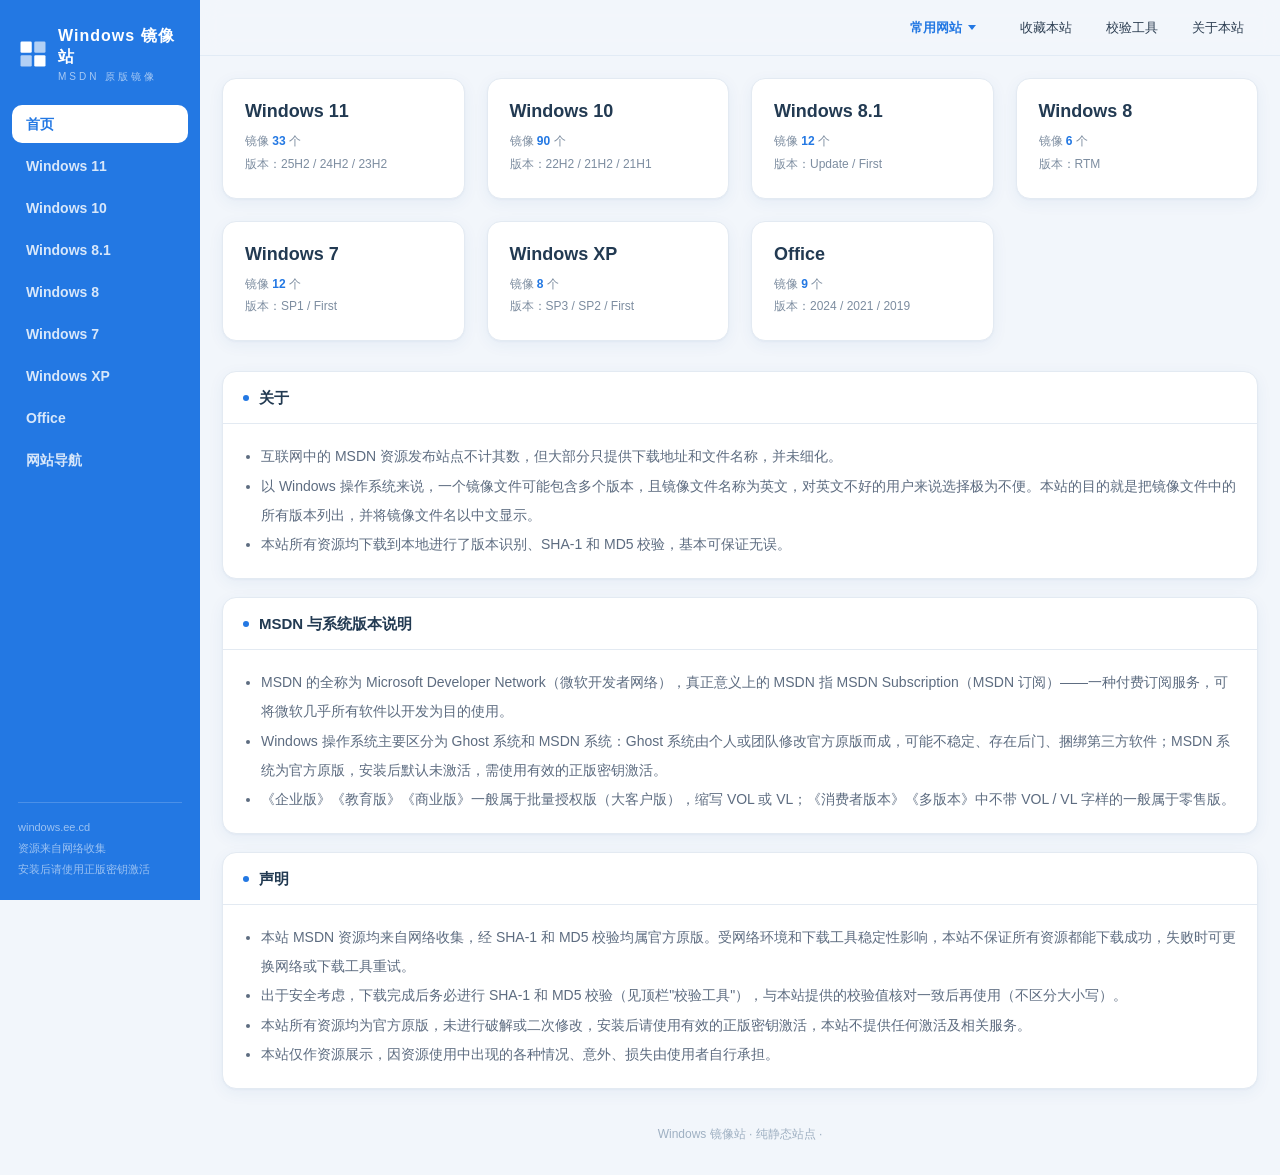
==== index.html @ 8ac8ceef "Add files via upload" ====
<!DOCTYPE html>
<html lang="zh-CN">
<head>
<meta charset="UTF-8">
<meta http-equiv="X-UA-Compatible" content="IE=edge,chrome=1">
<meta name="viewport" content="width=device-width,initial-scale=1">
<title>Windows 镜像站 - MSDN 原版系统镜像下载</title>
<meta name="keywords" content="Windows 11,Windows 10,Windows 8.1,Windows 8,Windows 7,Windows XP,Office,MSDN,系统镜像下载">
<meta name="description" content="本站提供 Windows 11、Windows 10、Windows 8.1、Windows 8、Windows 7、Windows XP 及 Office 的 MSDN 原版镜像资源展示，全部经过 SHA-1 / MD5 校验。">
<link rel="stylesheet" href="assets/css/style.css">
</head>
<body>
<div class="layout">
    <div class="side"></div>
    <div class="main">
        <div class="header"></div>
        <div class="container">
            <div class="home-grid" id="homeGrid"></div>

            <div class="explain" id="about">
                <div class="title"><h1>关于</h1></div>
                <div class="content">
                    <ul class="p">
                        <li>互联网中的 MSDN 资源发布站点不计其数，但大部分只提供下载地址和文件名称，并未细化。</li>
                        <li>以 Windows 操作系统来说，一个镜像文件可能包含多个版本，且镜像文件名称为英文，对英文不好的用户来说选择极为不便。本站的目的就是把镜像文件中的所有版本列出，并将镜像文件名以中文显示。</li>
                        <li>本站所有资源均下载到本地进行了版本识别、SHA-1 和 MD5 校验，基本可保证无误。</li>
                    </ul>
                </div>
            </div>

            <div class="explain">
                <div class="title"><h1>MSDN 与系统版本说明</h1></div>
                <div class="content">
                    <ul class="p">
                        <li>MSDN 的全称为 Microsoft Developer Network（微软开发者网络），真正意义上的 MSDN 指 MSDN Subscription（MSDN 订阅）——一种付费订阅服务，可将微软几乎所有软件以开发为目的使用。</li>
                        <li>Windows 操作系统主要区分为 Ghost 系统和 MSDN 系统：Ghost 系统由个人或团队修改官方原版而成，可能不稳定、存在后门、捆绑第三方软件；MSDN 系统为官方原版，安装后默认未激活，需使用有效的正版密钥激活。</li>
                        <li>《企业版》《教育版》《商业版》一般属于批量授权版（大客户版），缩写 VOL 或 VL；《消费者版本》《多版本》中不带 VOL / VL 字样的一般属于零售版。</li>
                    </ul>
                </div>
            </div>

            <div class="explain">
                <div class="title"><h1>声明</h1></div>
                <div class="content">
                    <ul class="p">
                        <li>本站 MSDN 资源均来自网络收集，经 SHA-1 和 MD5 校验均属官方原版。受网络环境和下载工具稳定性影响，本站不保证所有资源都能下载成功，失败时可更换网络或下载工具重试。</li>
                        <li>出于安全考虑，下载完成后务必进行 SHA-1 和 MD5 校验（见顶栏"校验工具"），与本站提供的校验值核对一致后再使用（不区分大小写）。</li>
                        <li>本站所有资源均为官方原版，未进行破解或二次修改，安装后请使用有效的正版密钥激活，本站不提供任何激活及相关服务。</li>
                        <li>本站仅作资源展示，因资源使用中出现的各种情况、意外、损失由使用者自行承担。</li>
                    </ul>
                </div>
            </div>
        </div>
        <div class="footer">Windows 镜像站 · 纯静态站点 · </div>
    </div>
</div>
<script src="assets/js/data.js"></script>
<script src="assets/js/links.js"></script>
<script src="assets/js/nav.js"></script>
<script src="assets/js/app.js"></script>
</body>
</html>
---- assets/css/style.css ----
/* ============================================================
 *  Windows 镜像站 —— 纯静态站点样式
 *  主题：蓝白配色 · 浅圆角 · 轻动效
 *  布局：左侧固定导航 + 右侧内容区（版本 Tab + 镜像卡片）
 * ============================================================ */
@charset "utf-8";

:root {
  /* 蓝白主题：以 #2378e3 为主色，文字用深蓝灰，灰色阶均带蓝调 */
  --primary: #2378e3;        /* 主蓝（侧栏/主按钮/激活态/悬停） */
  --primary-dark: #1a63c4;   /* 深蓝（悬停加深） */
  --ink: #223a52;            /* 深蓝灰（标题文字） */
  --ink-2: #3d5878;          /* 次级深蓝灰 */
  --gray-7: #5d6c80;
  --gray-5: #8d99a9;
  --gray-3: #c9d4e0;
  --line: #e3eaf2;
  --bg: #f2f6fb;             /* 页面底色（蓝调浅灰） */
  --card: #ffffff;
  --text: #2d3f53;
  --muted: #7d8da0;
  --side-w: 200px;
  --r-lg: 14px;              /* 卡片圆角 */
  --r-md: 10px;              /* 输入/按钮圆角 */
  --r-sm: 7px;               /* 标签圆角 */
  --shadow: 0 1px 2px rgba(30, 80, 160, .04), 0 4px 16px rgba(30, 80, 160, .06);
  --shadow-hover: 0 2px 4px rgba(30, 80, 160, .05), 0 10px 26px rgba(30, 80, 160, .12);
  --ease: cubic-bezier(.4, 0, .2, 1);
}

* { margin: 0; padding: 0; border: 0; box-sizing: border-box; }

body {
  font-family: -apple-system, "Segoe UI", "Microsoft YaHei", Helvetica, Arial, sans-serif;
  font-size: 13px;
  color: var(--text);
  background-color: var(--bg);
  -webkit-font-smoothing: antialiased;
}

ul, li { list-style: none; }
a { color: inherit; text-decoration: none; }
h1, h2, h3 { font-weight: 600; }

::selection { color: #fff; background: var(--primary); }

::-webkit-scrollbar { width: 10px; height: 10px; }
::-webkit-scrollbar-thumb { background: rgba(35, 100, 180, .22); border-radius: 5px; border: 2px solid var(--bg); }
::-webkit-scrollbar-thumb:hover { background: rgba(35, 100, 180, .38); }
::-webkit-scrollbar-track { background: transparent; }

/* ---------- 布局骨架 ---------- */
.layout { min-height: 100vh; min-width: 320px; padding-left: var(--side-w); }

.side {
  width: var(--side-w);
  position: fixed;
  top: 0; left: 0; bottom: 0;
  background: var(--primary);
  color: #fff;
  z-index: 20;
  display: flex;
  flex-direction: column;
  overflow-y: auto;
}

.logo {
  display: flex;
  align-items: center;
  gap: 10px;
  margin: 26px 18px 22px;
  color: #fff;
}
.logo svg { flex: 0 0 auto; }
.logo .logo-name { font-size: 16px; font-weight: 700; line-height: 1.3; letter-spacing: 1px; }
.logo .logo-sub { display: block; font-size: 10px; font-weight: 400; opacity: .6; letter-spacing: 3px; margin-top: 2px; }

.nav { flex: 1; padding: 0 12px; }
.nav .list li { margin-bottom: 4px; }
.nav .list li a {
  height: 38px; line-height: 38px;
  font-size: 14px;
  font-weight: 600;
  color: rgba(255, 255, 255, .82);
  padding: 0 14px;
  display: block;
  border-radius: var(--r-md);
  transition: background-color .2s var(--ease), color .2s var(--ease), padding-left .2s var(--ease);
}
.nav .list li a:hover { background: rgba(255, 255, 255, .16); color: #fff; padding-left: 18px; text-decoration: none; }
.nav .list li.active a { background: #fff; color: var(--primary); }

.side .copyright {
  margin: 16px 18px 20px;
  font-size: 11px;
  line-height: 1.9;
  color: rgba(255, 255, 255, .55);
  border-top: 1px solid rgba(255, 255, 255, .18);
  padding-top: 14px;
}

.main { overflow: hidden; }

/* 顶栏：白底粘性 + 毛玻璃 */
.header {
  height: 56px;
  padding: 0 22px;
  display: flex;
  align-items: center;
  justify-content: flex-end;
  position: sticky;
  top: 0;
  z-index: 15;
  background: rgba(242, 246, 251, .85);
  backdrop-filter: blur(10px);
  -webkit-backdrop-filter: blur(10px);
  border-bottom: 1px solid rgba(35, 100, 180, .08);
}
.header .list { display: flex; font-size: 13px; font-weight: 500; }
.header .list li { margin-left: 6px; }
.header .list li a {
  height: 34px; line-height: 34px;
  padding: 0 14px;
  display: block;
  border-radius: 999px;
  transition: background-color .2s var(--ease), color .2s var(--ease);
}
.header .list li a:hover { background: var(--primary); color: #fff; text-decoration: none; }

/* ---------- 顶栏"常用网站"下拉菜单 ---------- */
.header .dd { position: relative; }
.header .dd-toggle {
  height: 34px; line-height: 34px;
  padding: 0 14px;
  margin-right: 10px;
  display: block;
  border-radius: 999px;
  cursor: pointer;
  user-select: none;
  font-size: 13px;
  font-weight: 600;
  color: var(--primary);
  transition: background-color .2s var(--ease), color .2s var(--ease);
}
.header .dd-toggle:hover,
.header .dd.open .dd-toggle { background: var(--primary); color: #fff; }
.dd-caret {
  display: inline-block;
  width: 0; height: 0;
  margin-left: 2px;
  vertical-align: 2px;
  border-left: 4px solid transparent;
  border-right: 4px solid transparent;
  border-top: 5px solid currentColor;
  transition: transform .2s var(--ease);
}
.header .dd.open .dd-caret { transform: rotate(180deg); }

.header .dd-panel {
  position: absolute;
  right: 0; top: 44px;
  width: 296px;
  padding: 8px;
  background: var(--card);
  border: 1px solid var(--line);
  border-radius: var(--r-lg);
  box-shadow: var(--shadow-hover);
  opacity: 0;
  visibility: hidden;
  transform: translateY(8px);
  transition: opacity .2s var(--ease), transform .2s var(--ease), visibility .2s;
  z-index: 60;
}
.header .dd.open .dd-panel { opacity: 1; visibility: visible; transform: none; }

.dd-item {
  display: block;
  padding: 9px 12px;
  border-radius: var(--r-md);
  transition: background-color .15s var(--ease);
}
.dd-item:hover { background: #edf4fd; text-decoration: none; }
.dd-item b {
  display: flex;
  align-items: center;
  gap: 6px;
  font-size: 13px;
  font-weight: 600;
  color: var(--text);
}
.dd-item span { display: block; font-size: 11px; color: var(--muted); margin-top: 2px; }
.dd-item.dd-more {
  margin-top: 6px;
  padding-top: 12px;
  padding-bottom: 12px;
  text-align: center;
  font-size: 13px;
  font-weight: 600;
  color: var(--primary);
  border-top: 1px solid var(--line);
}
.dd-item.dd-more:hover { background: var(--primary); color: #fff; }
.dd-badge {
  flex: 0 0 auto;
  font-style: normal;
  font-size: 10px;
  font-weight: 500;
  line-height: 1;
  padding: 3px 6px;
  color: #fff;
  background: var(--primary);
  border-radius: 999px;
}

/* ---------- 网站导航页 ---------- */
.link-cat {
  margin-bottom: 20px;
  background: var(--card);
  border: 1px solid var(--line);
  border-radius: var(--r-lg);
  box-shadow: var(--shadow);
  overflow: hidden;
}
.link-cat > .title {
  height: 52px; line-height: 52px;
  border-bottom: 1px solid var(--line);
}
.link-cat > .title h1 {
  font-size: 15px;
  padding-left: 20px;
  color: var(--ink);
  font-weight: 600;
}
.link-cat > .title h1::before {
  content: "";
  display: inline-block;
  width: 6px; height: 6px;
  border-radius: 50%;
  background: var(--primary);
  margin: 0 10px 2px 0;
}
.link-grid {
  display: grid;
  grid-template-columns: repeat(auto-fill, minmax(225px, 1fr));
  gap: 12px;
  padding: 18px 20px 20px;
}
.link-card {
  display: block;
  padding: 14px 16px;
  background: var(--card);
  border: 1px solid var(--line);
  border-radius: var(--r-md);
  transition: transform .18s var(--ease), box-shadow .18s var(--ease), border-color .18s var(--ease);
}
.link-card:hover {
  text-decoration: none;
  border-color: var(--primary);
  transform: translateY(-2px);
  box-shadow: var(--shadow-hover);
}
.link-card .lc-name {
  display: flex;
  align-items: center;
  gap: 6px;
  font-size: 14px;
  font-weight: 600;
  color: var(--ink);
}
.link-card .lc-desc { font-size: 12px; color: var(--muted); line-height: 1.7; margin-top: 5px; }
.link-card .lc-url {
  font-size: 11px;
  color: var(--gray-5);
  margin-top: 6px;
  font-family: Consolas, Monaco, monospace;
  word-break: break-all;
  white-space: nowrap;
  overflow: hidden;
  text-overflow: ellipsis;
}

@media screen and (max-width: 767px) {
  .header .dd-panel { position: fixed; left: 12px; right: 12px; top: 62px; width: auto; }
  .link-grid { grid-template-columns: repeat(auto-fill, minmax(150px, 1fr)); gap: 10px; padding: 14px; }
}

.menu-btn { display: none; }

.container { margin: 22px; max-width: 1080px; }

/* ---------- 版本 Tab（胶囊形） ---------- */
/* 注意：这里不能加 overflow:hidden——Tab 悬停会上浮 1px，加了会把圆角和投影裁掉 */
.menu { margin-bottom: 4px; }
.menu ul { display: flex; flex-wrap: wrap; gap: 8px; font-size: 13px; font-weight: 600; }
.menu li {
  height: 32px; line-height: 32px;
  padding: 0 4px;
  background-color: var(--card);
  border: 1px solid var(--line);
  border-radius: 999px;
  position: relative;
  cursor: pointer;
  transition: border-color .2s var(--ease), background-color .2s var(--ease), color .2s var(--ease), transform .15s var(--ease);
}
.menu li a { padding: 0 12px; display: block; }
.menu li:hover { border-color: var(--primary); transform: translateY(-1px); }
.menu li.active { background-color: var(--primary); border-color: var(--primary); color: #fff; }
.menu li.active i { display: none; }

/* ---------- 搜索框 ---------- */
.search-bar { position: relative; margin: 14px 0 18px; max-width: 420px; }
.search-bar .search-input {
  width: 100%;
  height: 38px; line-height: 38px;
  padding: 0 38px 0 16px;
  font-size: 13px;
  color: var(--text);
  background: var(--card);
  border: 1px solid var(--line);
  border-radius: 999px;
  outline: 0;
  transition: border-color .2s var(--ease), box-shadow .2s var(--ease);
}
.search-bar .search-input::placeholder { color: #a5b3c4; }
.search-bar .search-input:focus { border-color: var(--primary); box-shadow: 0 0 0 3px rgba(35, 120, 227, .13); }
.search-bar .search-clear {
  position: absolute; right: 6px; top: 6px;
  width: 26px; height: 26px; line-height: 24px;
  text-align: center;
  border-radius: 50%;
  color: #97a6b8;
  cursor: pointer;
  display: none;
  font-size: 15px;
  background: var(--bg);
}
.search-bar .search-clear:hover { color: var(--primary); }
.search-bar .search-clear.show { display: block; }
.search-empty {
  padding: 26px;
  text-align: center;
  color: var(--muted);
  font-size: 14px;
  background: var(--card);
  border-radius: var(--r-lg);
  box-shadow: var(--shadow);
  display: none;
}

/* ---------- 说明卡片（关于页） ---------- */
.explain {
  margin-bottom: 18px;
  background-color: var(--card);
  border: 1px solid var(--line);
  border-radius: var(--r-lg);
  box-shadow: var(--shadow);
  overflow: hidden;
}
.explain .title {
  height: 52px; line-height: 52px;
  border-bottom: 1px solid var(--line);
  overflow: hidden;
}
.explain .title h1 {
  font-size: 15px;
  padding-left: 20px;
  color: var(--ink);
  position: relative;
}
.explain .title h1::before {
  content: "";
  display: inline-block;
  width: 6px; height: 6px;
  border-radius: 50%;
  background: var(--primary);
  margin: 0 10px 2px 0;
}
.explain .content { padding: 18px 20px; font-size: 14px; }
.explain .content .p { line-height: 2.1; margin-left: 18px; }
.explain .content .p li { list-style: outside disc; color: var(--gray-7); }
.explain .content a { color: var(--primary); font-weight: 600; border-bottom: 1px solid var(--gray-3); }
.explain .content a:hover { border-bottom-color: var(--primary); }

/* ---------- 首页系统入口卡片 ---------- */
.home-grid {
  display: grid;
  grid-template-columns: repeat(auto-fill, minmax(240px, 1fr));
  gap: 22px;                 /* 卡片间距加大，给圆角和悬停投影留出空间 */
  padding: 6px;              /* 避免悬停上浮时阴影贴边被裁 */
  margin: -6px -6px 24px;    /* 用负边距抵消 padding，保持与下方内容对齐 */
}
.home-card {
  background: var(--card);
  border: 1px solid var(--line);
  border-radius: var(--r-lg);
  box-shadow: var(--shadow);
  padding: 22px;
  display: block;
  transition: transform .2s var(--ease), box-shadow .2s var(--ease), border-color .2s var(--ease);
}
.home-card:hover {
  text-decoration: none;
  transform: translateY(-3px);
  box-shadow: var(--shadow-hover);
  border-color: var(--primary);
}
.home-card .hc-name { font-size: 18px; color: var(--ink); font-weight: 700; margin-bottom: 8px; }
.home-card .hc-meta { font-size: 12px; color: var(--muted); line-height: 1.9; }
.home-card .hc-meta b { color: var(--primary); font-weight: 700; }

/* ---------- 镜像卡片 ---------- */
.msdn .box {
  padding: 20px;
  margin-bottom: 16px;
  background-color: var(--card);
  border: 1px solid var(--line);
  border-radius: var(--r-lg);
  box-shadow: var(--shadow);
  cursor: pointer;
  transition: border-color .2s var(--ease), box-shadow .2s var(--ease);
}
.msdn .box:hover { border-color: var(--gray-3); box-shadow: var(--shadow-hover); }
.msdn .box .name { line-height: 26px; margin-bottom: 4px; overflow: hidden; }
.msdn .box .name h1 { float: left; line-height: 1.35; font-size: 21px; }
.msdn .box .name .toggle {
  float: left;
  color: var(--muted);
  margin: 4px 0 0 14px;
  font-size: 13px;
  cursor: pointer;
  border-bottom: 1px dashed var(--gray-3);
  transition: color .2s var(--ease), border-color .2s var(--ease);
}
.msdn .box .name .toggle:hover { color: var(--primary); border-bottom-color: var(--primary); }
.msdn .box .tag { margin-top: 12px; overflow: hidden; }
.msdn .box .tag span {
  float: left;
  height: 24px; line-height: 24px;
  padding: 0 10px;
  margin: 0 8px 8px 0;
  background-color: #eef3f9;
  color: var(--gray-7);
  font-size: 12px;
  border-radius: var(--r-sm);
  transition: background-color .2s var(--ease), color .2s var(--ease);
}
.msdn .box .tag span.bit { background-color: var(--primary); color: #fff; font-weight: 600; }
.msdn .box .tag span.lang { background-color: #5a97e8; color: #fff; }
.msdn .box .tag span.date { background-color: #fff; color: var(--gray-7); border: 1px solid var(--gray-3); }

/* 修复：悬停只加深"版本列表"浅灰标签的文字，绝不改动深色标签（bit/lang）的颜色，
   否则深底深字，标签看起来像变透明了 */
.msdn .box:hover .tag span:not(.bit):not(.lang):not(.date) { color: var(--text); }

.msdn .box .detail { display: none; }
.msdn .box.current { cursor: auto; border-color: var(--primary); box-shadow: var(--shadow-hover); }
.msdn .box.current:hover { border-color: var(--primary); }
.msdn .box.current .detail { display: block; animation: fadeIn .25s var(--ease); }
.msdn .box.current .name .toggle { display: none; }

@keyframes fadeIn { from { opacity: 0; transform: translateY(-4px); } to { opacity: 1; transform: none; } }

.msdn .box .param { width: 100%; margin-top: 8px; }
.msdn .box .param tr { line-height: 1.7; }
.msdn .box .param td { padding: 5px; }
.msdn .box .param .param-name { width: 70px; text-align: right; font-weight: 700; white-space: nowrap; color: var(--muted); }
.msdn .box .param .param-value { font-size: 13px; word-break: break-all; }
.msdn .box .param .param-value code,
.param-value .hash { font-family: Consolas, Monaco, monospace; }

.msdn .box .empty {
  font-size: 13px; color: var(--muted);
  padding: 14px 16px;
  margin-top: 12px;
  background: #f5f8fc;
  border: 1px dashed var(--gray-3);
  border-radius: var(--r-md);
}

/* ---------- 下载渠道行 ---------- */
.download { overflow: hidden; }
.download .item {
  height: 42px; line-height: 40px;
  border: 1px solid var(--line);
  border-radius: var(--r-md);
  margin-top: 12px;
  overflow: hidden;
  position: relative;
  font-weight: 500;
  font-size: 12px;
  background: var(--card);
  transition: border-color .2s var(--ease), box-shadow .2s var(--ease);
}
.download .item:hover { border-color: var(--gray-3); box-shadow: 0 2px 8px rgba(30, 80, 160, .07); }
.download .item .label {
  float: left;
  width: 96px;
  text-align: center;
  background-color: #f5f8fc;
  border-right: 1px solid var(--line);
  font-weight: 600;
  color: var(--gray-7);
}
.download .item .edit {
  position: absolute;
  left: 106px; right: 118px;
  height: 42px;
  overflow: hidden;
}
.download .item .input {
  width: 100%; height: 42px;
  border: none;
  outline: 0;
  background: transparent;
  font-size: 12px;
  color: var(--text);
  padding: 0 10px;
}
.download .item .copy,
.download .item .open {
  float: right;
  text-align: center;
  background-color: #f5f8fc;
  border-left: 1px solid var(--line);
  cursor: pointer;
  user-select: none;
  transition: background-color .18s var(--ease), color .18s var(--ease);
}
.download .item .copy { width: 58px; font-weight: 600; }
.download .item .copy:hover { background: var(--primary); color: #fff; }
.download .item .help {
  float: right;
  width: 88px;
  text-align: center;
  background-color: #f5f8fc;
  border-left: 1px solid var(--line);
  cursor: pointer;
  transition: background-color .18s var(--ease), color .18s var(--ease);
}
.download .item .help:hover { background: var(--primary-dark); color: #fff; }

.download .clear { overflow: hidden; }
.download .item.url { float: left; width: 65%; }
.download .item.pass { float: right; width: 30%; }

/* ---------- 帮助弹窗 ---------- */
.dialog-mask {
  position: fixed; inset: 0;
  background: rgba(25, 50, 85, .4);
  backdrop-filter: blur(2px);
  -webkit-backdrop-filter: blur(2px);
  z-index: 99;
  display: none;
  animation: fadeIn .2s var(--ease);
}
.dialog-mask.show { display: block; }
.dialog {
  width: min(480px, 92vw);
  max-height: 80vh;
  overflow: auto;
  background: #fff;
  border-radius: var(--r-lg);
  position: fixed;
  left: 50%; top: 16%;
  transform: translateX(-50%);
  z-index: 100;
  box-shadow: 0 24px 60px rgba(20, 60, 120, .25);
  animation: pop .22s var(--ease);
}
@keyframes pop { from { opacity: 0; transform: translateX(-50%) translateY(10px); } to { opacity: 1; transform: translateX(-50%); } }
.dialog .dialog-title {
  height: 50px; line-height: 50px;
  padding: 0 18px;
  border-bottom: 1px solid var(--line);
  font-size: 15px;
  font-weight: 700;
  color: var(--ink);
}
.dialog .dialog-close {
  float: right;
  width: 40px;
  height: 40px; line-height: 40px;
  margin-top: 5px;
  text-align: center;
  cursor: pointer;
  color: #97a6b8;
  font-size: 20px;
  border-radius: 50%;
  transition: background-color .2s var(--ease), color .2s var(--ease);
}
.dialog .dialog-close:hover { background: #edf4fd; color: var(--primary); }
.dialog .dialog-body { padding: 18px; font-size: 14px; line-height: 2; color: var(--gray-7); }
.dialog .dialog-body code {
  margin: 0 4px;
  padding: 2px 7px;
  background: #f2f6fb;
  border: 1px solid var(--line);
  border-radius: var(--r-sm);
  font-family: Consolas, Monaco, monospace;
  font-size: 12px;
  color: var(--text);
  word-break: break-all;
}
.dialog .dialog-body a { color: var(--primary); font-weight: 600; border-bottom: 1px solid var(--gray-3); }
.dialog .dialog-body a:hover { border-bottom-color: var(--primary); }

/* ---------- 复制成功提示 ---------- */
.toast {
  position: fixed;
  left: 50%; top: 12%;
  transform: translateX(-50%);
  background: var(--primary);
  color: #fff;
  padding: 11px 24px;
  border-radius: 999px;
  font-size: 13px;
  font-weight: 500;
  z-index: 200;
  display: none;
  box-shadow: 0 8px 24px rgba(35, 120, 227, .3);
}

/* ---------- 返回顶部 ---------- */
.back-to-top {
  position: fixed;
  right: 22px; bottom: 22px;
  width: 46px; height: 46px;
  line-height: 46px;
  text-align: center;
  color: #fff;
  background: var(--primary);
  border-radius: 50%;
  cursor: pointer;
  z-index: 9;
  font-size: 12px;
  font-weight: 600;
  display: none;
  box-shadow: var(--shadow-hover);
  transition: transform .2s var(--ease), opacity .2s var(--ease);
}
.back-to-top:hover { transform: translateY(-3px); background: var(--primary-dark); }

/* ---------- 页脚 ---------- */
.footer {
  text-align: center;
  padding: 12px 0 30px;
  color: #9fb0c2;
  font-size: 12px;
  line-height: 1.9;
}

/* ---------- 移动端 ---------- */
@media screen and (max-width: 767px) {
  .layout { padding-left: 0; }
  .side {
    display: none;
    width: 100%;
    z-index: 98;
  }
  .side.open { display: block; }
  .menu-btn {
    display: block;
    position: fixed;
    top: 13px; left: 14px;
    width: 30px; height: 30px;
    cursor: pointer;
    z-index: 101;
  }
  .menu-btn::before { content: "\2630"; font-size: 21px; color: var(--primary); }
  .header { height: 56px; position: fixed; top: 0; left: 0; right: 0; justify-content: flex-end; }
  .header .list li:first-child { margin-left: 0; }
  .header .list li a { padding: 0 10px; }
  .header .list li.hide-mobile { display: none; }
  .container { margin: 68px 14px 14px; }
  .msdn .box .name h1 { font-size: 18px; }
  .download .item.url,
  .download .item.pass { width: 47%; }
  .download .item .edit { right: 64px; }
  .download .item .help { display: none; }
  .back-to-top { right: 14px; bottom: 14px; }
}

@media screen and (max-width: 575px) {
  .header .list li:last-child { display: none; }
  .download .item.url,
  .download .item.pass { float: none; width: 100%; }
  .download .item .edit { right: 64px; }
}
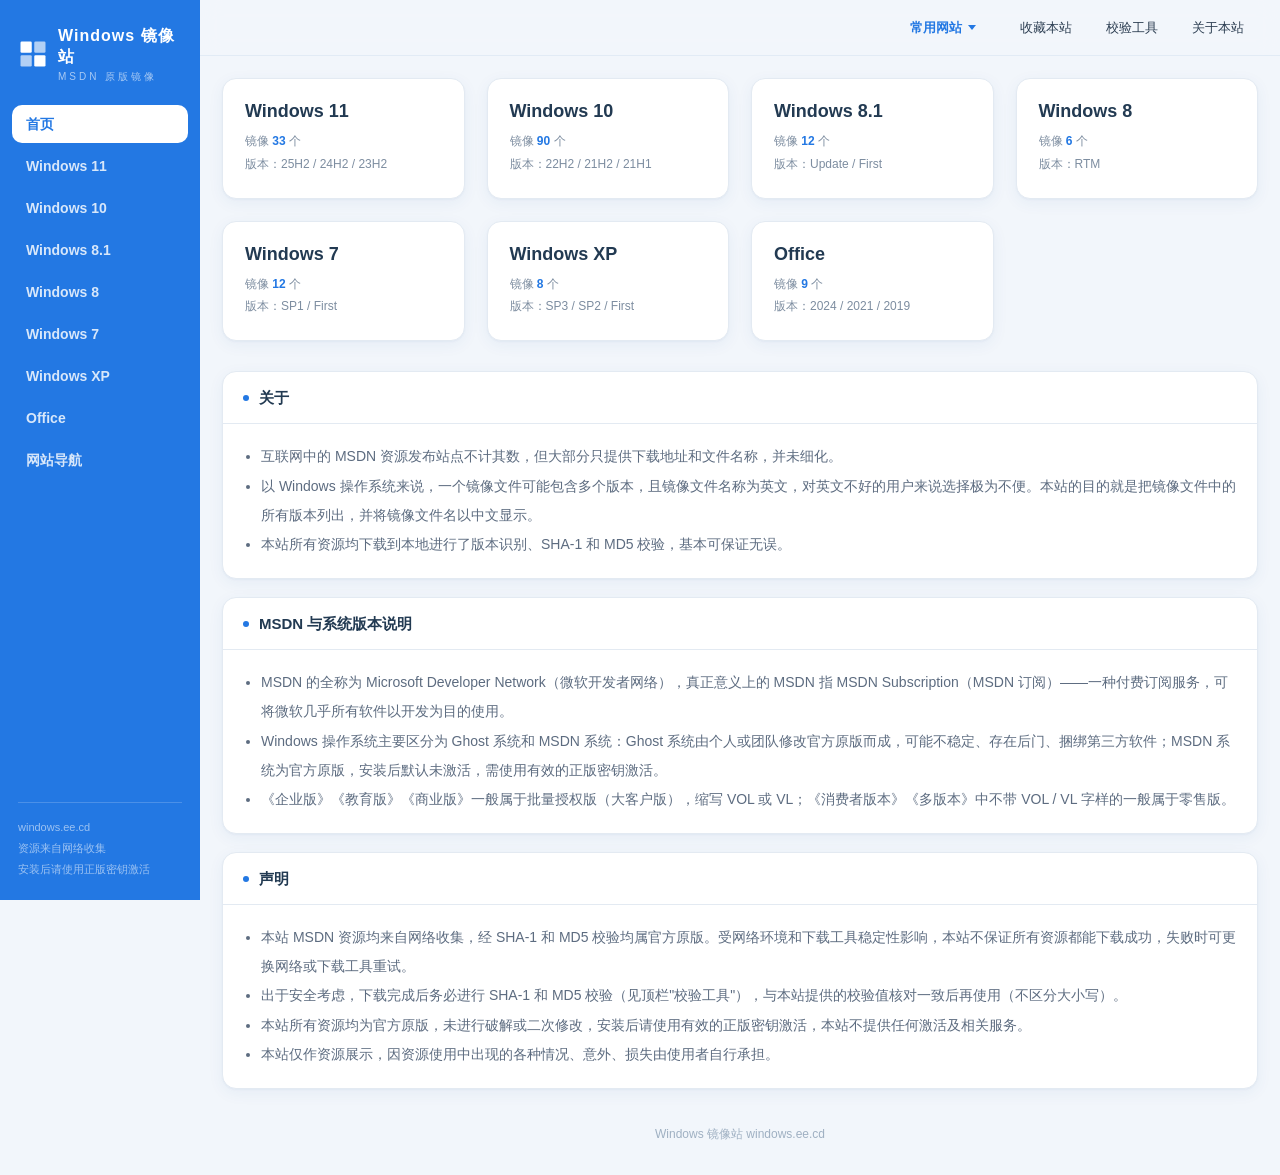
==== commit 7758ba4e: "435 554" ====
--- a/index.html
+++ b/index.html
@@ -51,7 +51,7 @@
                 </div>
             </div>
         </div>
-        <div class="footer">Windows 镜像站 · 纯静态站点 · </div>
+        <div class="footer">Windows 镜像站 windows.ee.cd </div>
     </div>
 </div>
 <script src="assets/js/data.js"></script>
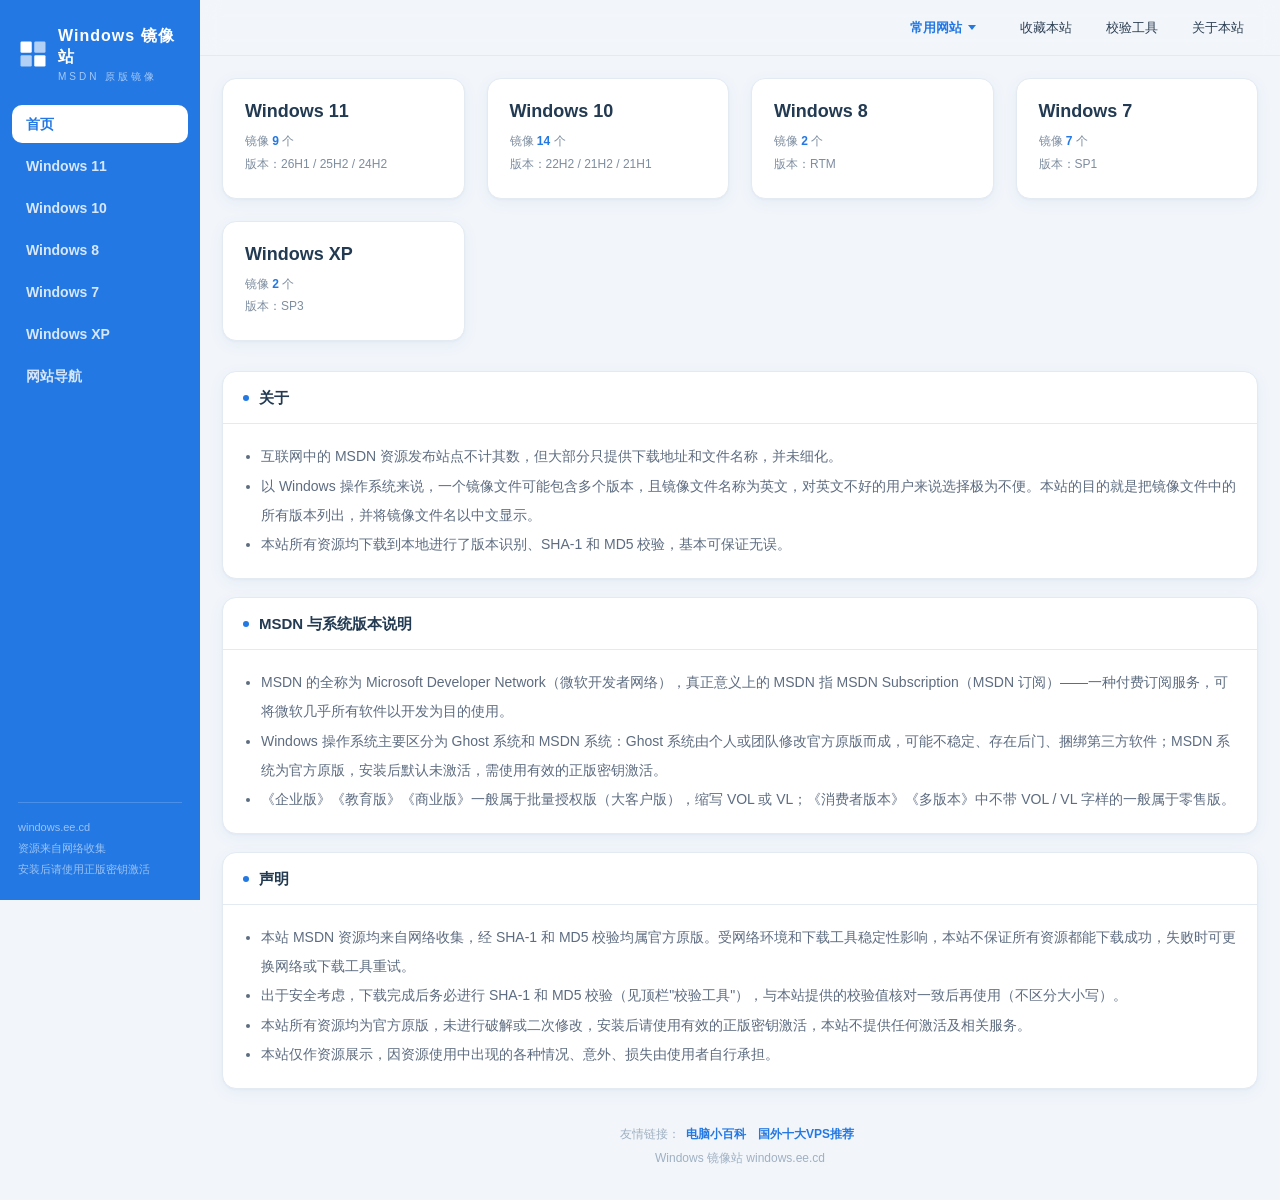
==== commit 9ca79fe4: "243 435" ====
--- a/index.html
+++ b/index.html
@@ -4,9 +4,9 @@
 <meta charset="UTF-8">
 <meta http-equiv="X-UA-Compatible" content="IE=edge,chrome=1">
 <meta name="viewport" content="width=device-width,initial-scale=1">
-<title>Windows 镜像站 - MSDN 原版系统镜像下载</title>
-<meta name="keywords" content="Windows 11,Windows 10,Windows 8.1,Windows 8,Windows 7,Windows XP,Office,MSDN,系统镜像下载">
-<meta name="description" content="本站提供 Windows 11、Windows 10、Windows 8.1、Windows 8、Windows 7、Windows XP 及 Office 的 MSDN 原版镜像资源展示，全部经过 SHA-1 / MD5 校验。">
+<title>Windows 镜像站 - Windows.ee.cdMSDN 原版系统镜像下载</title>
+<meta name="keywords" content="Windows 11,Windows 10,Windows 8,Windows 7,Windows XP,MSDN,系统镜像下载">
+<meta name="description" content="本站提供 Windows 11、Windows 10、Windows 8、Windows 7、Windows XP 的 MSDN 原版镜像资源展示，全部经过 SHA-1 / MD5 校验。">
 <link rel="stylesheet" href="assets/css/style.css">
 </head>
 <body>
--- a/assets/css/style.css
+++ b/assets/css/style.css
@@ -501,6 +501,14 @@
   font-weight: 600;
   color: var(--gray-7);
 }
+/* 网盘名称后的"访问"直达链接 */
+.download .item .label .visit {
+  margin-left: 3px;
+  color: var(--primary);
+  font-weight: 500;
+  text-decoration: none;
+}
+.download .item .label .visit:hover { color: var(--primary-dark); text-decoration: underline; }
 .download .item .edit {
   position: absolute;
   left: 106px; right: 118px;
@@ -648,6 +656,17 @@
   font-size: 12px;
   line-height: 1.9;
 }
+
+/* ---------- 友情链接 ---------- */
+.friend-links { margin-bottom: 2px; }
+.friend-links .fl-label { color: #9fb0c2; }
+.friend-links a {
+  color: var(--primary);
+  font-weight: 600;
+  margin: 0 6px;
+  border-bottom: 1px solid transparent;
+}
+.friend-links a:hover { border-bottom-color: var(--primary); }
 
 /* ---------- 移动端 ---------- */
 @media screen and (max-width: 767px) {
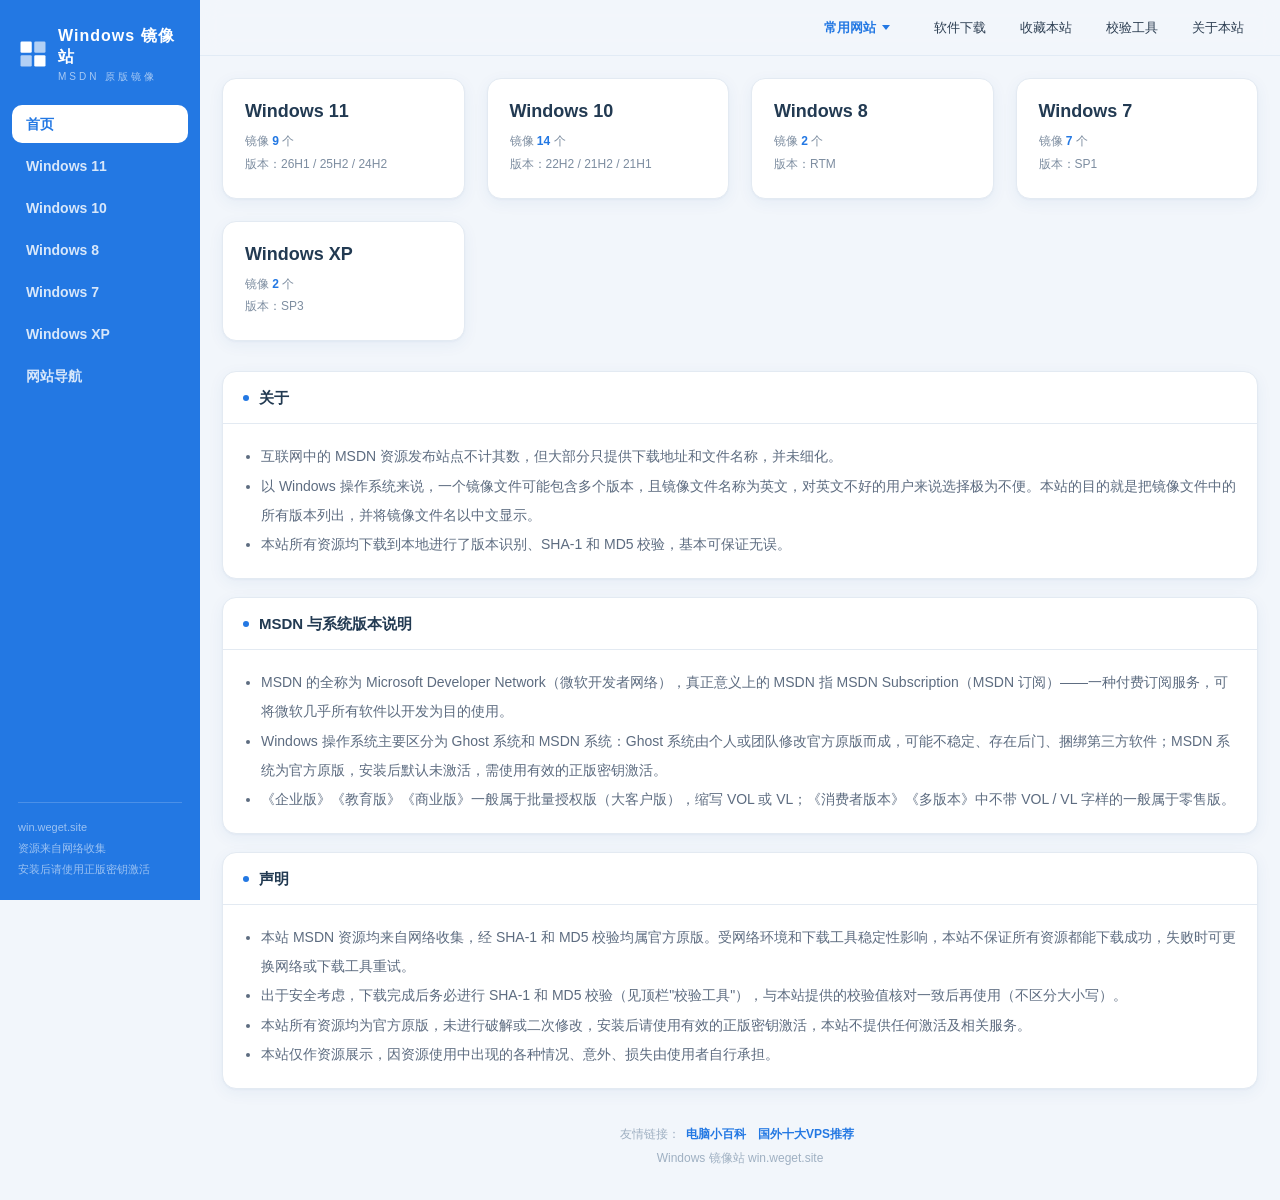
==== commit 6190e229: "35 456" ====
--- a/index.html
+++ b/index.html
@@ -4,7 +4,7 @@
 <meta charset="UTF-8">
 <meta http-equiv="X-UA-Compatible" content="IE=edge,chrome=1">
 <meta name="viewport" content="width=device-width,initial-scale=1">
-<title>Windows 镜像站 - Windows.ee.cdMSDN 原版系统镜像下载</title>
+<title>Windows系统镜像站 - win.weget.site-MSDN 原版系统镜像下载</title>
 <meta name="keywords" content="Windows 11,Windows 10,Windows 8,Windows 7,Windows XP,MSDN,系统镜像下载">
 <meta name="description" content="本站提供 Windows 11、Windows 10、Windows 8、Windows 7、Windows XP 的 MSDN 原版镜像资源展示，全部经过 SHA-1 / MD5 校验。">
 <link rel="stylesheet" href="assets/css/style.css">
@@ -51,7 +51,7 @@
                 </div>
             </div>
         </div>
-        <div class="footer">Windows 镜像站 windows.ee.cd </div>
+        <div class="footer">Windows 镜像站 win.weget.site </div>
     </div>
 </div>
 <script src="assets/js/data.js"></script>
--- a/assets/css/style.css
+++ b/assets/css/style.css
@@ -501,14 +501,24 @@
   font-weight: 600;
   color: var(--gray-7);
 }
-/* 网盘名称后的"访问"直达链接 */
-.download .item .label .visit {
-  margin-left: 3px;
+/* "访问"直达按钮：与"复制"同款式，位于复制按钮左侧 */
+.download .item .visit {
+  float: right;
+  width: 58px;
+  text-align: center;
+  background-color: #f5f8fc;
+  border-left: 1px solid var(--line);
   color: var(--primary);
-  font-weight: 500;
+  font-weight: 600;
   text-decoration: none;
-}
-.download .item .label .visit:hover { color: var(--primary-dark); text-decoration: underline; }
+  cursor: pointer;
+  transition: background-color .18s var(--ease), color .18s var(--ease);
+}
+.download .item .visit:hover { background: var(--primary); color: #fff; }
+/* 双按钮行：输入框区为"复制+访问"腾出位置 */
+.download .item.has-visit .edit { right: 178px; }
+/* 带下载工具说明的行（ed2k/BT）：输入框区为"复制+说明"腾出位置 */
+.download .item .help ~ .edit { right: 156px; }
 .download .item .edit {
   position: absolute;
   left: 106px; right: 118px;
@@ -695,6 +705,8 @@
   .download .item.url,
   .download .item.pass { width: 47%; }
   .download .item .edit { right: 64px; }
+  .download .item.has-visit .edit { right: 124px; }
+  .download .item .help ~ .edit { right: 64px; }
   .download .item .help { display: none; }
   .back-to-top { right: 14px; bottom: 14px; }
 }
